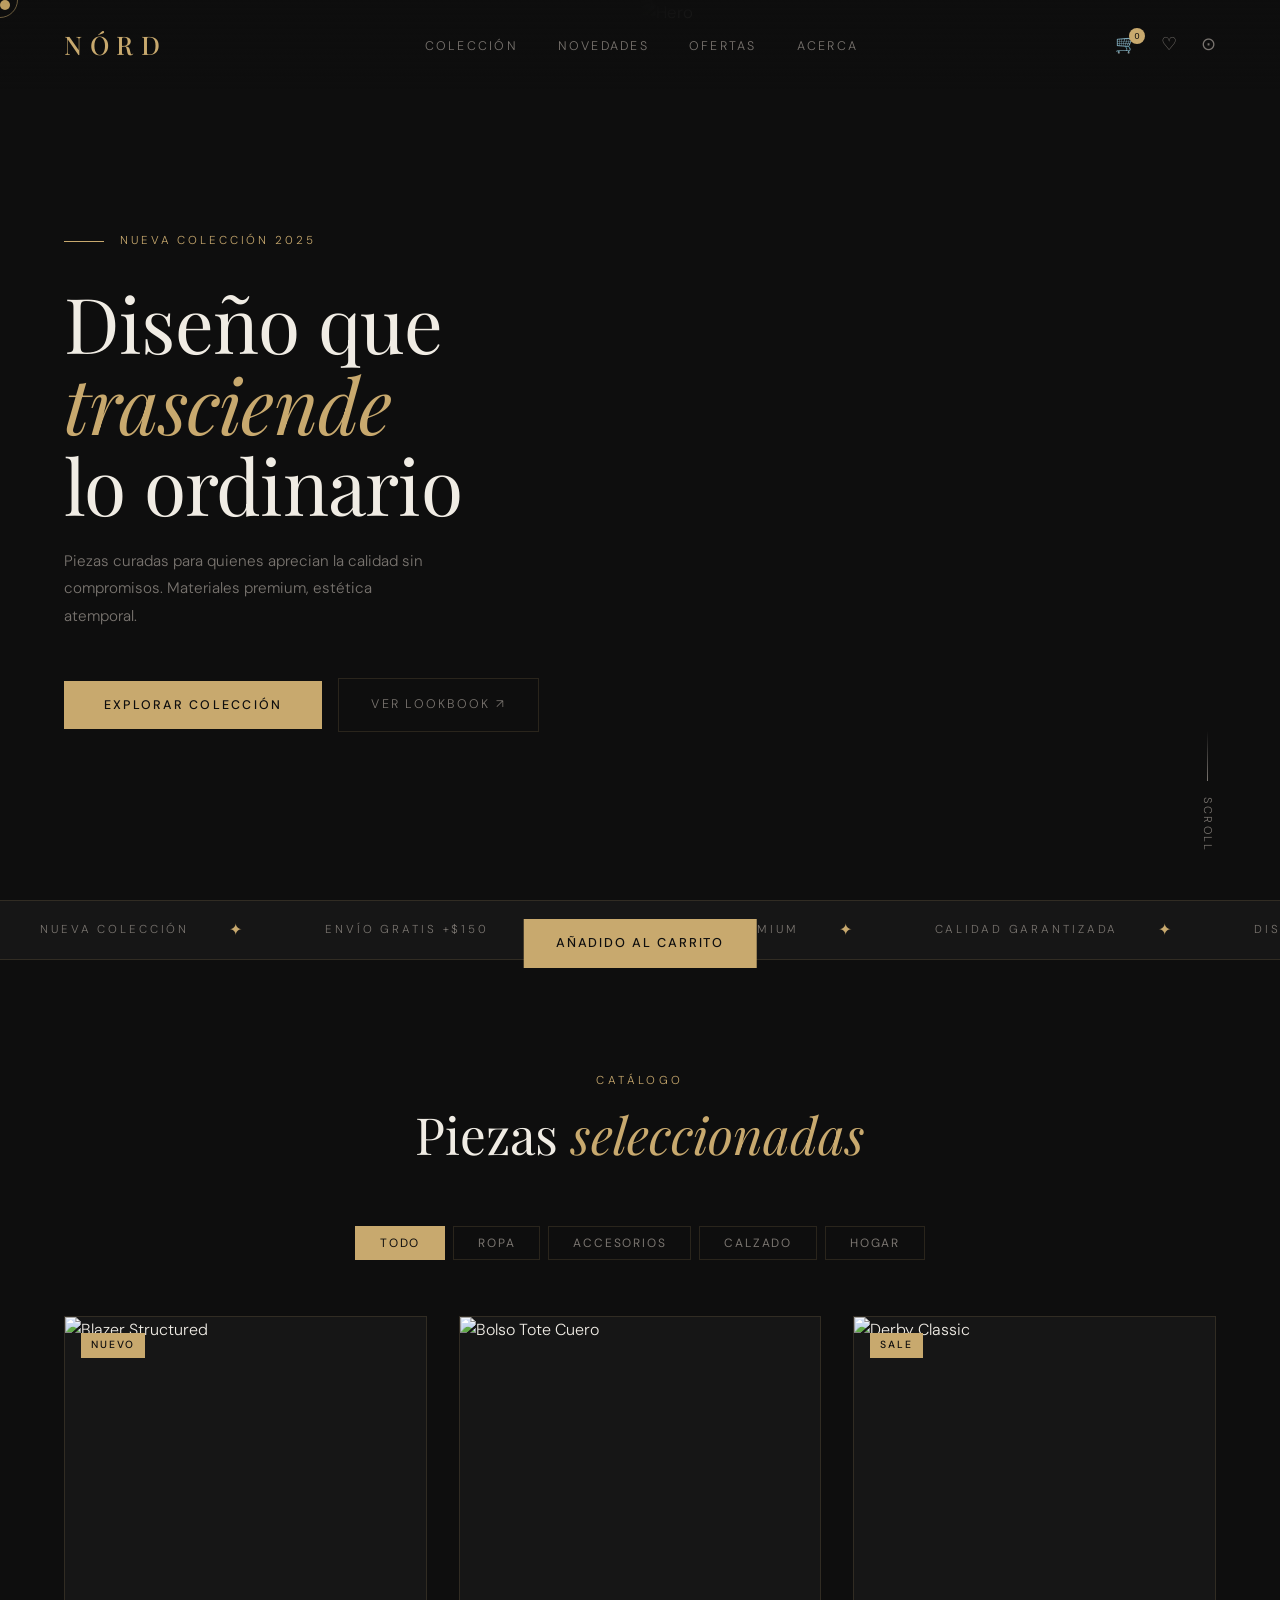
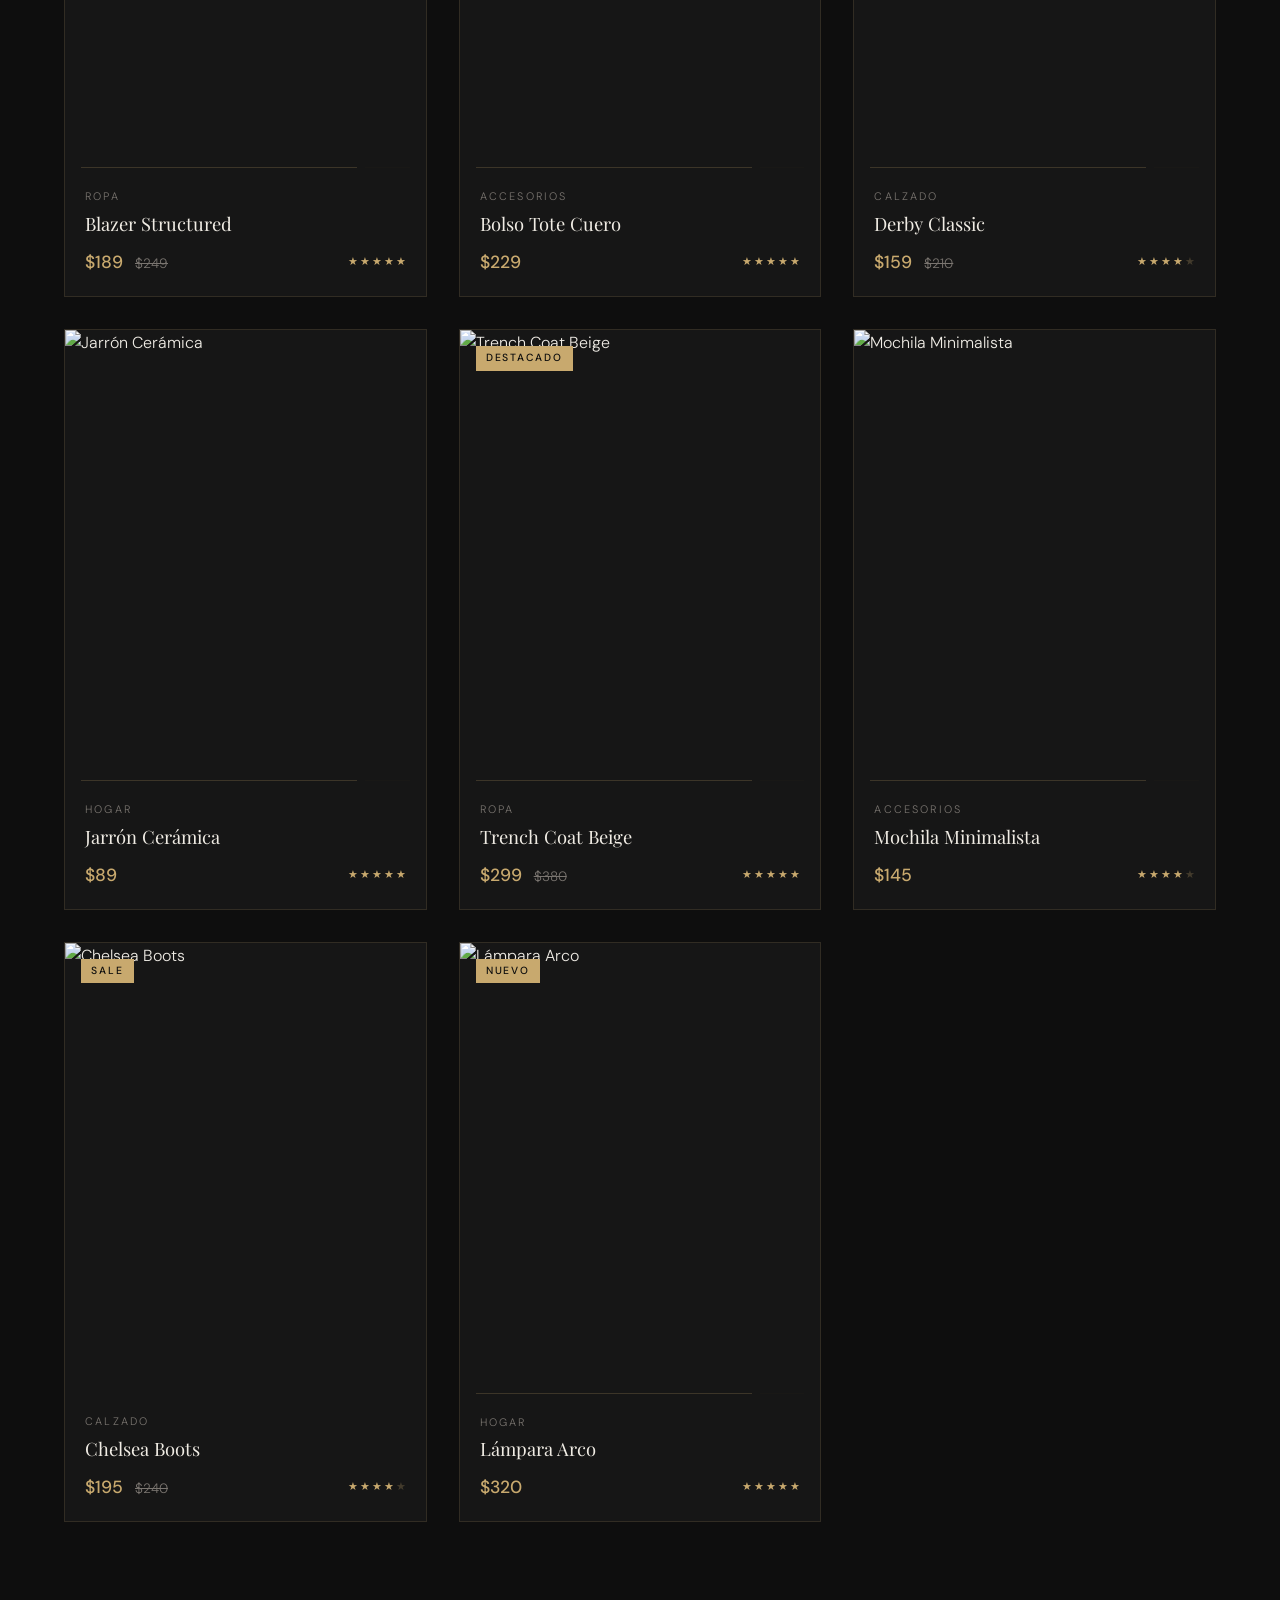
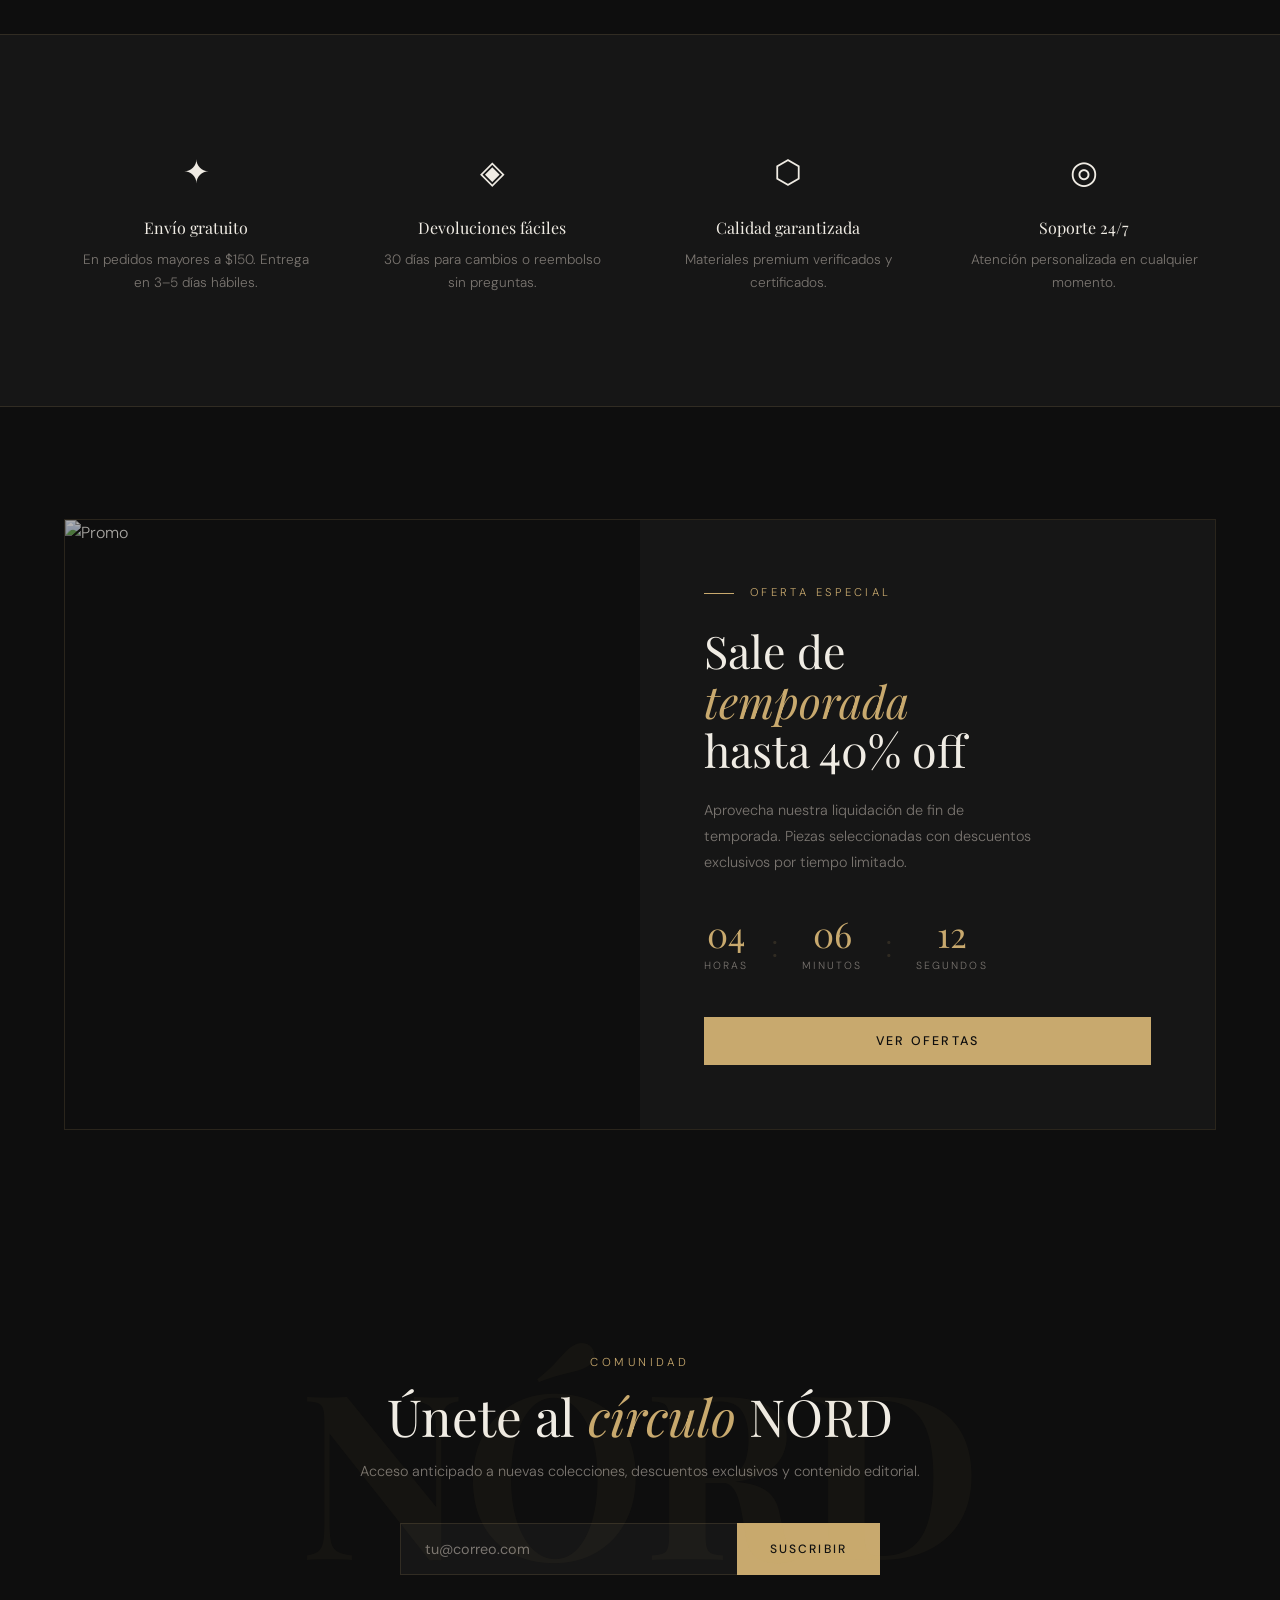
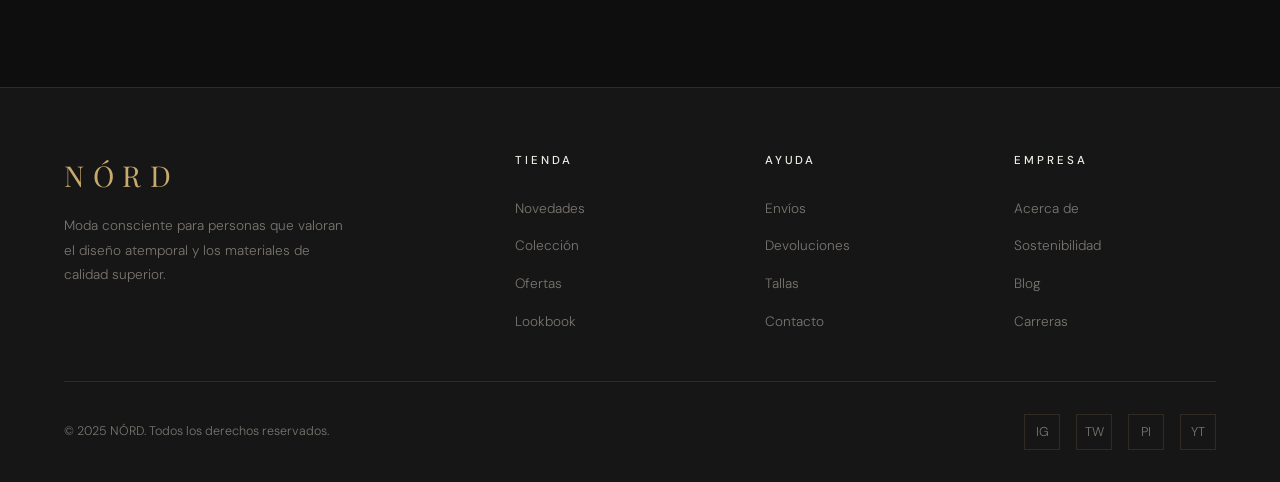
==== index.html @ c413e369 "Add files via upload" ====
<!DOCTYPE html>
<html lang="es">
<head>
  <meta charset="UTF-8">
  <meta name="viewport" content="width=device-width, initial-scale=1.0">
  <title>NÓRD — Store</title>
  <link href="https://fonts.googleapis.com/css2?family=Playfair+Display:wght@400;500;700&family=DM+Sans:wght@300;400;500&display=swap" rel="stylesheet">
  <link rel="stylesheet" href="style.css">

</head>
<body>

  <!-- CURSOR -->
  <div class="cursor" id="cursor"></div>
  <div class="cursor-ring" id="cursorRing"></div>

  <!-- TOAST NOTIFICATION -->
  <div class="toast" id="toast">Añadido al carrito</div>

  <!-- CART OVERLAY -->
  <div class="cart-overlay" id="cartOverlay" onclick="closeCart()"></div>

  <!-- CART DRAWER -->
  <div class="cart-drawer" id="cartDrawer">
    <div class="cart-head">
      <h2>Tu carrito</h2>
      <button class="close-btn" onclick="closeCart()">✕</button>
    </div>
    <div class="cart-body" id="cartBody">
      <div class="empty-cart" id="emptyCart">
        <div style="font-size:2.5rem">🛍️</div>
        <p>Tu carrito está vacío</p>
      </div>
    </div>
    <div class="cart-foot">
      <div class="cart-total">
        <span>Total</span>
        <span id="cartTotal">$0.00</span>
      </div>
      <button class="checkout-btn">Proceder al pago →</button>
    </div>
  </div>

  <!-- ─── NAVBAR ─── -->
  <nav id="navbar">
    <a href="#" class="logo">NÓRD</a>
    <ul class="nav-links">
       <li><a href="./pages/coleccion.html" data-navlink="coleccion">Colección</a></li>
      <li><a href="./pages/novedades.html" data-navlink="novedades">Novedades</a></li>
      <li><a href="./pages/ofertas.html"   data-navlink="ofertas">Ofertas</a></li>
        <li><a href="./pages/acerca.html"    data-navlink="acerca">Acerca</a></li>
    </ul>
    <div class="nav-actions">
      <button class="nav-icon" onclick="openCart()">
        🛒
        <span class="cart-badge" id="cartBadge">0</span>
      </button>
      <button class="nav-icon">♡</button>
      <button class="nav-icon">⊙</button>
    </div>
  </nav>

  <!-- ─── HERO ─── -->
  <section class="hero">
    <div class="hero-left">
      <div class="hero-label">Nueva Colección 2025</div>
      <h1 class="hero-title">
        Diseño que<br>
        <em>trasciende</em><br>
        lo ordinario
      </h1>
      <p class="hero-sub">Piezas curadas para quienes aprecian la calidad sin compromisos. Materiales premium, estética atemporal.</p>
      <div class="hero-cta">
        <button class="btn-primary" onclick="document.getElementById('products').scrollIntoView({behavior:'smooth'})">
          <span>Explorar colección</span>
        </button>
        <a href="#" class="btn-ghost">Ver lookbook ↗</a>
      </div>
    </div>
    <div class="hero-right">
      <img src="https://images.unsplash.com/photo-1558769132-cb1aea458c5e?w=900&q=80" alt="Hero" class="hero-img">
      <div class="hero-overlay"></div>
    </div>
    <div class="hero-scroll">Scroll</div>
  </section>

  <!-- ─── MARQUEE ─── -->
  <div class="marquee-strip">
    <div class="marquee-track" id="marqueeTrack"></div>
  </div>

  <!-- ─── PRODUCTS ─── -->
  <section class="products-section" id="products">
    <div class="section-header">
      <span class="section-label">Catálogo</span>
      <h2 class="section-title">Piezas <em>seleccionadas</em></h2>
    </div>
    <div class="filter-bar" id="filterBar">
      <button class="filter-btn active" data-cat="all">Todo</button>
      <button class="filter-btn" data-cat="ropa">Ropa</button>
      <button class="filter-btn" data-cat="accesorios">Accesorios</button>
      <button class="filter-btn" data-cat="calzado">Calzado</button>
      <button class="filter-btn" data-cat="hogar">Hogar</button>
    </div>
    <div class="products-grid" id="productsGrid"></div>
  </section>

  <!-- ─── FEATURES ─── -->
  <div class="features">
    <div class="features-grid">
      <div class="feature-item">
        <span class="feature-icon">✦</span>
        <div class="feature-title">Envío gratuito</div>
        <p class="feature-desc">En pedidos mayores a $150. Entrega en 3–5 días hábiles.</p>
      </div>
      <div class="feature-item">
        <span class="feature-icon">◈</span>
        <div class="feature-title">Devoluciones fáciles</div>
        <p class="feature-desc">30 días para cambios o reembolso sin preguntas.</p>
      </div>
      <div class="feature-item">
        <span class="feature-icon">⬡</span>
        <div class="feature-title">Calidad garantizada</div>
        <p class="feature-desc">Materiales premium verificados y certificados.</p>
      </div>
      <div class="feature-item">
        <span class="feature-icon">◎</span>
        <div class="feature-title">Soporte 24/7</div>
        <p class="feature-desc">Atención personalizada en cualquier momento.</p>
      </div>
    </div>
  </div>

  <!-- ─── PROMO BANNER ─── -->
  <div class="promo-banner">
    <div class="promo-img-col">
      <img src="https://images.unsplash.com/photo-1490481651871-ab68de25d43d?w=700&q=80" alt="Promo" class="promo-img">
    </div>
    <div class="promo-content">
      <div class="promo-tag">Oferta Especial</div>
      <h2 class="promo-title">Sale de<br><em>temporada</em><br>hasta 40% off</h2>
      <p class="promo-desc">Aprovecha nuestra liquidación de fin de temporada. Piezas seleccionadas con descuentos exclusivos por tiempo limitado.</p>
      <div class="promo-counter">
        <div class="counter-item">
          <span class="counter-num" id="c-h">08</span>
          <span class="counter-label">Horas</span>
        </div>
        <span class="counter-sep">:</span>
        <div class="counter-item">
          <span class="counter-num" id="c-m">24</span>
          <span class="counter-label">Minutos</span>
        </div>
        <span class="counter-sep">:</span>
        <div class="counter-item">
          <span class="counter-num" id="c-s">00</span>
          <span class="counter-label">Segundos</span>
        </div>
      </div>
      <button class="btn-primary"><span>Ver ofertas</span></button>
    </div>
  </div>

  <!-- ─── NEWSLETTER ─── -->
  <section class="newsletter">
    <span class="section-label">Comunidad</span>
    <h2 class="section-title" style="margin-bottom:0.5rem">Únete al <em>círculo</em> NÓRD</h2>
    <p class="newsletter-sub">Acceso anticipado a nuevas colecciones, descuentos exclusivos y contenido editorial.</p>
    <div class="newsletter-form">
      <input type="email" class="newsletter-input" placeholder="tu@correo.com">
      <button class="newsletter-submit">Suscribir</button>
    </div>
  </section>

  <!-- ─── FOOTER ─── -->
  <footer>
    <div class="footer-grid">
      <div>
        <div class="footer-logo">NÓRD</div>
        <p class="footer-desc">Moda consciente para personas que valoran el diseño atemporal y los materiales de calidad superior.</p>
      </div>
      <div class="footer-col">
        <h4>Tienda</h4>
        <ul class="footer-links">
          <li><a href="#">Novedades</a></li>
          <li><a href="#">Colección</a></li>
          <li><a href="#">Ofertas</a></li>
          <li><a href="#">Lookbook</a></li>
        </ul>
      </div>
      <div class="footer-col">
        <h4>Ayuda</h4>
        <ul class="footer-links">
          <li><a href="#">Envíos</a></li>
          <li><a href="#">Devoluciones</a></li>
          <li><a href="#">Tallas</a></li>
          <li><a href="#">Contacto</a></li>
        </ul>
      </div>
      <div class="footer-col">
        <h4>Empresa</h4>
        <ul class="footer-links">
          <li><a href="#">Acerca de</a></li>
          <li><a href="#">Sostenibilidad</a></li>
          <li><a href="#">Blog</a></li>
          <li><a href="#">Carreras</a></li>
        </ul>
      </div>
    </div>
    <div class="footer-bottom">
      <span class="footer-copy">© 2025 NÓRD. Todos los derechos reservados.</span>
      <div class="social-links">
        <a href="#" class="social-link">IG</a>
        <a href="#" class="social-link">TW</a>
        <a href="#" class="social-link">PI</a>
        <a href="#" class="social-link">YT</a>
      </div>
    </div>
  </footer>

  <script src="main.js"></script>
</body>
</html>
---- style.css ----
/* ============================================
   NÓRD E-COMMERCE — style.css
   ============================================
   Sections:
   01. Variables & Reset
   02. Base & Scrollbar
   03. Custom Cursor
   04. Navbar
   05. Hero
   06. Marquee
   07. Section Utilities
   08. Products
   09. Features Strip
   10. Promo Banner
   11. Newsletter
   12. Footer
   13. Cart Drawer
   14. Toast
   ============================================ */


/* ─── 01. Variables & Reset ─── */
:root {
  --bg:        #0e0e0e;
  --surface:   #161616;
  --surface2:  #1e1e1e;
  --accent:    #c8a96e;
  --accent2:   #e8c98e;
  --text:      #f0ece4;
  --muted:     #7a7570;
  --border:    rgba(200, 169, 110, 0.15);
  --font-display: 'Playfair Display', serif;
  --font-body:    'DM Sans', sans-serif;
}

*, *::before, *::after {
  box-sizing: border-box;
  margin: 0;
  padding: 0;
}

html {
  scroll-behavior: smooth;
}


/* ─── 02. Base & Scrollbar ─── */
body {
  background: var(--bg);
  color: var(--text);
  font-family: var(--font-body);
  font-weight: 300;
  line-height: 1.6;
  cursor: none;
  overflow-x: hidden;
}

::-webkit-scrollbar       { width: 4px; }
::-webkit-scrollbar-track { background: var(--bg); }
::-webkit-scrollbar-thumb { background: var(--accent); border-radius: 2px; }


/* ─── 03. Custom Cursor ─── */
.cursor {
  width: 10px;
  height: 10px;
  background: var(--accent);
  border-radius: 50%;
  position: fixed;
  top: 0; left: 0;
  pointer-events: none;
  z-index: 9999;
  transition: transform 0.15s ease;
  mix-blend-mode: difference;
}

.cursor-ring {
  width: 36px;
  height: 36px;
  border: 1px solid var(--accent);
  border-radius: 50%;
  position: fixed;
  top: 0; left: 0;
  pointer-events: none;
  z-index: 9998;
  transition: width 0.3s, height 0.3s, top 0.08s, left 0.08s;
  opacity: 0.5;
}

.cursor-ring.expand {
  width: 60px;
  height: 60px;
  opacity: 0.2;
}


/* ─── 04. Navbar ─── */
nav {
  position: fixed;
  top: 0; left: 0; right: 0;
  z-index: 100;
  display: flex;
  align-items: center;
  justify-content: space-between;
  padding: 1.5rem 4rem;
  background: linear-gradient(to bottom, rgba(14,14,14,0.95), transparent);
  transition: background 0.3s;
}

nav.scrolled {
  background: rgba(14, 14, 14, 0.98);
  border-bottom: 1px solid var(--border);
}

.logo {
  font-family: var(--font-display);
  font-size: 1.6rem;
  letter-spacing: 0.3em;
  color: var(--accent);
  font-weight: 500;
  text-decoration: none;
}

.nav-links {
  display: flex;
  gap: 2.5rem;
  list-style: none;
}

.nav-links a {
  font-size: 0.78rem;
  letter-spacing: 0.18em;
  text-transform: uppercase;
  color: var(--muted);
  text-decoration: none;
  transition: color 0.2s;
  position: relative;
}

.nav-links a::after {
  content: '';
  position: absolute;
  bottom: -4px; left: 0; right: 100%;
  height: 1px;
  background: var(--accent);
  transition: right 0.3s;
}

.nav-links a:hover           { color: var(--text); }
.nav-links a:hover::after    { right: 0; }

.nav-actions {
  display: flex;
  align-items: center;
  gap: 1.5rem;
}

.nav-icon {
  background: none;
  border: none;
  color: var(--muted);
  cursor: none;
  transition: color 0.2s;
  font-size: 1.1rem;
  position: relative;
}

.nav-icon:hover { color: var(--accent); }

.cart-badge {
  position: absolute;
  top: -6px; right: -8px;
  width: 16px; height: 16px;
  background: var(--accent);
  color: var(--bg);
  border-radius: 50%;
  font-size: 9px;
  font-weight: 500;
  display: flex;
  align-items: center;
  justify-content: center;
}


/* ─── 05. Hero ─── */
.hero {
  height: 100vh;
  display: grid;
  grid-template-columns: 1fr 1fr;
  position: relative;
  overflow: hidden;
}

.hero-left {
  display: flex;
  flex-direction: column;
  justify-content: center;
  padding: 8rem 4rem 4rem 4rem;
  position: relative;
  z-index: 2;
}

.hero-label {
  font-size: 0.72rem;
  letter-spacing: 0.25em;
  text-transform: uppercase;
  color: var(--accent);
  margin-bottom: 2rem;
  display: flex;
  align-items: center;
  gap: 1rem;
}

.hero-label::before {
  content: '';
  width: 40px;
  height: 1px;
  background: var(--accent);
}

.hero-title {
  font-family: var(--font-display);
  font-size: clamp(3.5rem, 6vw, 6rem);
  font-weight: 400;
  line-height: 1.05;
  margin-bottom: 1.5rem;
  letter-spacing: -0.01em;
}

.hero-title em { font-style: italic; color: var(--accent); }

.hero-sub {
  font-size: 0.95rem;
  color: var(--muted);
  max-width: 380px;
  margin-bottom: 3rem;
  line-height: 1.8;
}

.hero-cta {
  display: flex;
  gap: 1rem;
  align-items: center;
}

/* Shared buttons */
.btn-primary {
  background: var(--accent);
  color: var(--bg);
  border: none;
  padding: 1rem 2.5rem;
  font-family: var(--font-body);
  font-size: 0.78rem;
  letter-spacing: 0.18em;
  text-transform: uppercase;
  font-weight: 500;
  cursor: none;
  transition: all 0.3s;
  position: relative;
  overflow: hidden;
}

.btn-primary::after {
  content: '';
  position: absolute;
  inset: 0;
  background: var(--accent2);
  transform: translateX(-100%);
  transition: transform 0.3s;
}

.btn-primary:hover::after { transform: translateX(0); }
.btn-primary span          { position: relative; z-index: 1; }

.btn-ghost {
  background: none;
  border: 1px solid var(--border);
  color: var(--muted);
  padding: 1rem 2rem;
  font-family: var(--font-body);
  font-size: 0.78rem;
  letter-spacing: 0.18em;
  text-transform: uppercase;
  cursor: none;
  transition: all 0.3s;
  text-decoration: none;
  display: inline-flex;
  align-items: center;
  gap: 0.5rem;
}

.btn-ghost:hover {
  border-color: var(--accent);
  color: var(--accent);
}

.hero-right {
  position: relative;
  overflow: hidden;
}

.hero-img {
  width: 100%; height: 100%;
  object-fit: cover;
  filter: grayscale(20%) brightness(0.75);
  transform: scale(1.05);
  transition: transform 8s ease;
}

.hero:hover .hero-img { transform: scale(1); }

.hero-overlay {
  position: absolute;
  inset: 0;
  background: linear-gradient(to right, var(--bg) 0%, transparent 30%);
  pointer-events: none;
}

.hero-scroll {
  position: absolute;
  bottom: 3rem; right: 4rem;
  font-size: 0.7rem;
  letter-spacing: 0.2em;
  text-transform: uppercase;
  color: var(--muted);
  writing-mode: vertical-lr;
  display: flex;
  align-items: center;
  gap: 1rem;
}

.hero-scroll::before {
  content: '';
  width: 1px; height: 50px;
  background: linear-gradient(to bottom, transparent, var(--muted));
}


/* ─── 06. Marquee ─── */
.marquee-strip {
  border-top: 1px solid var(--border);
  border-bottom: 1px solid var(--border);
  padding: 1rem 0;
  overflow: hidden;
  background: var(--surface);
}

.marquee-track {
  display: flex;
  animation: marquee 22s linear infinite;
  white-space: nowrap;
}

.marquee-item {
  font-size: 0.72rem;
  letter-spacing: 0.25em;
  text-transform: uppercase;
  color: var(--muted);
  padding: 0 2.5rem;
  display: flex;
  align-items: center;
  gap: 2.5rem;
}

.marquee-item span { color: var(--accent); font-size: 1rem; }

@keyframes marquee {
  from { transform: translateX(0); }
  to   { transform: translateX(-50%); }
}


/* ─── 07. Section Utilities ─── */
.section-header {
  text-align: center;
  margin-bottom: 4rem;
}

.section-label {
  font-size: 0.72rem;
  letter-spacing: 0.3em;
  text-transform: uppercase;
  color: var(--accent);
  margin-bottom: 1rem;
  display: block;
}

.section-title {
  font-family: var(--font-display);
  font-size: clamp(2rem, 4vw, 3.5rem);
  font-weight: 400;
  line-height: 1.1;
}

.section-title em { font-style: italic; color: var(--accent); }


/* ─── 08. Products ─── */
.products-section { padding: 7rem 4rem; }

.filter-bar {
  display: flex;
  justify-content: center;
  gap: 0.5rem;
  margin-bottom: 3.5rem;
  flex-wrap: wrap;
}

.filter-btn {
  background: none;
  border: 1px solid var(--border);
  color: var(--muted);
  padding: 0.5rem 1.5rem;
  font-family: var(--font-body);
  font-size: 0.75rem;
  letter-spacing: 0.15em;
  text-transform: uppercase;
  cursor: none;
  transition: all 0.25s;
}

.filter-btn.active,
.filter-btn:hover {
  background: var(--accent);
  color: var(--bg);
  border-color: var(--accent);
}

.products-grid {
  display: grid;
  grid-template-columns: repeat(auto-fill, minmax(280px, 1fr));
  gap: 2rem;
}

.product-card {
  background: var(--surface);
  border: 1px solid var(--border);
  position: relative;
  overflow: hidden;
  transition: border-color 0.3s, transform 0.3s;
  cursor: none;
  animation: fadeUp 0.5s ease both;
}

.product-card:hover {
  border-color: var(--accent);
  transform: translateY(-4px);
}

@keyframes fadeUp {
  from { opacity: 0; transform: translateY(30px); }
  to   { opacity: 1; transform: translateY(0); }
}

.product-img-wrap {
  aspect-ratio: 4 / 5;
  overflow: hidden;
  position: relative;
}

.product-img {
  width: 100%; height: 100%;
  object-fit: cover;
  filter: grayscale(15%);
  transition: transform 0.6s ease, filter 0.4s;
}

.product-card:hover .product-img {
  transform: scale(1.06);
  filter: grayscale(0%);
}

.product-badge {
  position: absolute;
  top: 1rem; left: 1rem;
  background: var(--accent);
  color: var(--bg);
  font-size: 0.65rem;
  letter-spacing: 0.18em;
  text-transform: uppercase;
  padding: 4px 10px;
  font-weight: 500;
}

.product-actions {
  position: absolute;
  bottom: 1rem; left: 1rem; right: 1rem;
  display: flex;
  gap: 0.5rem;
  transform: translateY(calc(100% + 1rem));
  transition: transform 0.35s ease;
}

.product-card:hover .product-actions { transform: translateY(0); }

.add-cart-btn {
  flex: 1;
  background: var(--bg);
  color: var(--accent);
  border: 1px solid var(--accent);
  padding: 0.65rem 1rem;
  font-family: var(--font-body);
  font-size: 0.72rem;
  letter-spacing: 0.15em;
  text-transform: uppercase;
  cursor: none;
  transition: all 0.2s;
}

.add-cart-btn:hover {
  background: var(--accent);
  color: var(--bg);
}

.wish-btn {
  background: var(--bg);
  color: var(--muted);
  border: 1px solid var(--border);
  padding: 0.65rem 0.9rem;
  cursor: none;
  transition: all 0.2s;
  font-size: 1rem;
}

.wish-btn:hover { color: #e55; border-color: #e55; }

.product-info { padding: 1.25rem; }

.product-category {
  font-size: 0.68rem;
  letter-spacing: 0.2em;
  text-transform: uppercase;
  color: var(--muted);
  margin-bottom: 0.4rem;
}

.product-name {
  font-family: var(--font-display);
  font-size: 1.15rem;
  font-weight: 400;
  margin-bottom: 0.75rem;
  line-height: 1.3;
}

.product-footer {
  display: flex;
  justify-content: space-between;
  align-items: center;
}

.product-price {
  font-size: 1.1rem;
  color: var(--accent);
  font-weight: 500;
}

.product-old-price {
  font-size: 0.85rem;
  color: var(--muted);
  text-decoration: line-through;
  margin-left: 0.5rem;
}

.product-rating { display: flex; gap: 2px; }
.star           { color: var(--accent); font-size: 0.7rem; }


/* ─── 09. Features Strip ─── */
.features {
  padding: 5rem 4rem;
  background: var(--surface);
  border-top: 1px solid var(--border);
  border-bottom: 1px solid var(--border);
}

.features-grid {
  display: grid;
  grid-template-columns: repeat(4, 1fr);
  gap: 2rem;
}

.feature-item {
  text-align: center;
  padding: 2rem 1rem;
}

.feature-icon {
  font-size: 2rem;
  margin-bottom: 1rem;
  display: block;
}

.feature-title {
  font-family: var(--font-display);
  font-size: 1rem;
  margin-bottom: 0.5rem;
  color: var(--text);
}

.feature-desc {
  font-size: 0.85rem;
  color: var(--muted);
  line-height: 1.7;
}


/* ─── 10. Promo Banner ─── */
.promo-banner {
  margin: 7rem 4rem;
  display: grid;
  grid-template-columns: 1fr 1fr;
  min-height: 500px;
  overflow: hidden;
  border: 1px solid var(--border);
}

.promo-img-col {
  position: relative;
  overflow: hidden;
}

.promo-img {
  width: 100%; height: 100%;
  object-fit: cover;
  filter: grayscale(30%) brightness(0.7);
  transition: transform 6s ease;
}

.promo-banner:hover .promo-img { transform: scale(1.04); }

.promo-content {
  background: var(--surface);
  padding: 4rem;
  display: flex;
  flex-direction: column;
  justify-content: center;
}

.promo-tag {
  font-size: 0.7rem;
  letter-spacing: 0.3em;
  text-transform: uppercase;
  color: var(--accent);
  margin-bottom: 1.5rem;
  display: flex;
  align-items: center;
  gap: 1rem;
}

.promo-tag::before {
  content: '';
  width: 30px; height: 1px;
  background: var(--accent);
}

.promo-title {
  font-family: var(--font-display);
  font-size: clamp(2rem, 3.5vw, 3.2rem);
  font-weight: 400;
  line-height: 1.1;
  margin-bottom: 1.5rem;
}

.promo-title em { font-style: italic; color: var(--accent); }

.promo-desc {
  font-size: 0.9rem;
  color: var(--muted);
  margin-bottom: 2.5rem;
  line-height: 1.8;
  max-width: 340px;
}

.promo-counter {
  display: flex;
  gap: 1.5rem;
  margin-bottom: 2.5rem;
}

.counter-item { text-align: center; }

.counter-num {
  font-family: var(--font-display);
  font-size: 2.2rem;
  color: var(--accent);
  line-height: 1;
  display: block;
}

.counter-label {
  font-size: 0.65rem;
  letter-spacing: 0.2em;
  text-transform: uppercase;
  color: var(--muted);
}

.counter-sep {
  font-size: 2rem;
  color: var(--border);
  align-self: center;
}


/* ─── 11. Newsletter ─── */
.newsletter {
  padding: 7rem 4rem;
  text-align: center;
  position: relative;
  overflow: hidden;
}

.newsletter::before {
  content: 'NÓRD';
  position: absolute;
  top: 50%; left: 50%;
  transform: translate(-50%, -50%);
  font-family: var(--font-display);
  font-size: 18vw;
  font-weight: 700;
  color: rgba(200, 169, 110, 0.04);
  pointer-events: none;
  white-space: nowrap;
}

.newsletter-sub {
  color: var(--muted);
  font-size: 0.9rem;
  margin-top: 1rem;
}

.newsletter-form {
  display: flex;
  max-width: 480px;
  margin: 2.5rem auto 0;
}

.newsletter-input {
  flex: 1;
  background: var(--surface);
  border: 1px solid var(--border);
  border-right: none;
  padding: 1rem 1.5rem;
  color: var(--text);
  font-family: var(--font-body);
  font-size: 0.9rem;
  outline: none;
}

.newsletter-input::placeholder { color: var(--muted); }
.newsletter-input:focus         { border-color: var(--accent); }

.newsletter-submit {
  background: var(--accent);
  color: var(--bg);
  border: 1px solid var(--accent);
  padding: 1rem 2rem;
  font-family: var(--font-body);
  font-size: 0.75rem;
  letter-spacing: 0.18em;
  text-transform: uppercase;
  font-weight: 500;
  cursor: none;
  transition: background 0.3s;
  white-space: nowrap;
}

.newsletter-submit:hover { background: var(--accent2); }


/* ─── 12. Footer ─── */
footer {
  border-top: 1px solid var(--border);
  padding: 4rem 4rem 2rem;
  background: var(--surface);
}

.footer-grid {
  display: grid;
  grid-template-columns: 2fr 1fr 1fr 1fr;
  gap: 3rem;
  margin-bottom: 3rem;
}

.footer-logo {
  font-family: var(--font-display);
  font-size: 1.8rem;
  color: var(--accent);
  margin-bottom: 1rem;
  letter-spacing: 0.3em;
}

.footer-desc {
  font-size: 0.85rem;
  color: var(--muted);
  line-height: 1.8;
  max-width: 280px;
}

.footer-col h4 {
  font-size: 0.72rem;
  letter-spacing: 0.25em;
  text-transform: uppercase;
  color: var(--text);
  margin-bottom: 1.5rem;
  font-weight: 500;
}

.footer-links {
  list-style: none;
  display: flex;
  flex-direction: column;
  gap: 0.75rem;
}

.footer-links a {
  font-size: 0.85rem;
  color: var(--muted);
  text-decoration: none;
  transition: color 0.2s;
}

.footer-links a:hover { color: var(--accent); }

.footer-bottom {
  border-top: 1px solid var(--border);
  padding-top: 2rem;
  display: flex;
  justify-content: space-between;
  align-items: center;
}

.footer-copy { font-size: 0.78rem; color: var(--muted); }

.social-links { display: flex; gap: 1rem; }

.social-link {
  width: 36px; height: 36px;
  border: 1px solid var(--border);
  display: flex;
  align-items: center;
  justify-content: center;
  color: var(--muted);
  text-decoration: none;
  font-size: 0.8rem;
  transition: all 0.2s;
}

.social-link:hover {
  border-color: var(--accent);
  color: var(--accent);
}


/* ─── 13. Cart Drawer ─── */
.cart-overlay {
  position: fixed;
  inset: 0;
  background: rgba(0, 0, 0, 0.7);
  z-index: 200;
  opacity: 0;
  pointer-events: none;
  transition: opacity 0.3s;
}

.cart-overlay.open {
  opacity: 1;
  pointer-events: all;
}

.cart-drawer {
  position: fixed;
  top: 0; right: 0; bottom: 0;
  width: 420px;
  background: var(--surface);
  border-left: 1px solid var(--border);
  z-index: 201;
  transform: translateX(100%);
  transition: transform 0.4s cubic-bezier(0.4, 0, 0.2, 1);
  display: flex;
  flex-direction: column;
}

.cart-drawer.open { transform: translateX(0); }

.cart-head {
  padding: 2rem;
  border-bottom: 1px solid var(--border);
  display: flex;
  justify-content: space-between;
  align-items: center;
}

.cart-head h2 {
  font-family: var(--font-display);
  font-weight: 400;
  font-size: 1.4rem;
}

.close-btn {
  background: none;
  border: 1px solid var(--border);
  color: var(--muted);
  width: 36px; height: 36px;
  display: flex;
  align-items: center;
  justify-content: center;
  cursor: none;
  font-size: 1rem;
  transition: all 0.2s;
}

.close-btn:hover {
  border-color: var(--accent);
  color: var(--accent);
}

.cart-body {
  flex: 1;
  overflow-y: auto;
  padding: 1.5rem;
}

.cart-item {
  display: flex;
  gap: 1rem;
  padding: 1rem 0;
  border-bottom: 1px solid var(--border);
}

.cart-item-img {
  width: 80px; height: 96px;
  object-fit: cover;
  filter: grayscale(20%);
}

.cart-item-info { flex: 1; }

.cart-item-name {
  font-family: var(--font-display);
  font-size: 0.95rem;
  margin-bottom: 0.25rem;
}

.cart-item-price { font-size: 0.9rem; color: var(--accent); }

.cart-item-qty {
  display: flex;
  align-items: center;
  gap: 0.75rem;
  margin-top: 0.75rem;
}

.qty-btn {
  background: var(--surface2);
  border: 1px solid var(--border);
  color: var(--text);
  width: 28px; height: 28px;
  display: flex;
  align-items: center;
  justify-content: center;
  cursor: none;
  font-size: 0.9rem;
  transition: border-color 0.2s;
}

.qty-btn:hover { border-color: var(--accent); color: var(--accent); }

.qty-num {
  font-size: 0.9rem;
  min-width: 20px;
  text-align: center;
}

.cart-foot {
  padding: 2rem;
  border-top: 1px solid var(--border);
}

.cart-total {
  display: flex;
  justify-content: space-between;
  font-family: var(--font-display);
  font-size: 1.1rem;
  margin-bottom: 1.5rem;
}

.cart-total span:last-child { color: var(--accent); }

.checkout-btn {
  width: 100%;
  background: var(--accent);
  color: var(--bg);
  border: none;
  padding: 1.1rem;
  font-family: var(--font-body);
  font-size: 0.8rem;
  letter-spacing: 0.2em;
  text-transform: uppercase;
  font-weight: 500;
  cursor: none;
  transition: background 0.3s;
}

.checkout-btn:hover { background: var(--accent2); }

.empty-cart {
  text-align: center;
  padding: 4rem 2rem;
  color: var(--muted);
}

.empty-cart p { margin-top: 1rem; font-size: 0.9rem; }


/* ─── 14. Toast ─── */
.toast {
  position: fixed;
  bottom: 2rem;
  left: 50%;
  transform: translateX(-50%) translateY(100px);
  background: var(--accent);
  color: var(--bg);
  padding: 0.9rem 2rem;
  font-size: 0.8rem;
  letter-spacing: 0.15em;
  text-transform: uppercase;
  font-weight: 500;
  z-index: 500;
  transition: transform 0.4s cubic-bezier(0.4, 0, 0.2, 1);
  pointer-events: none;
}

.toast.show { transform: translateX(-50%) translateY(0); }
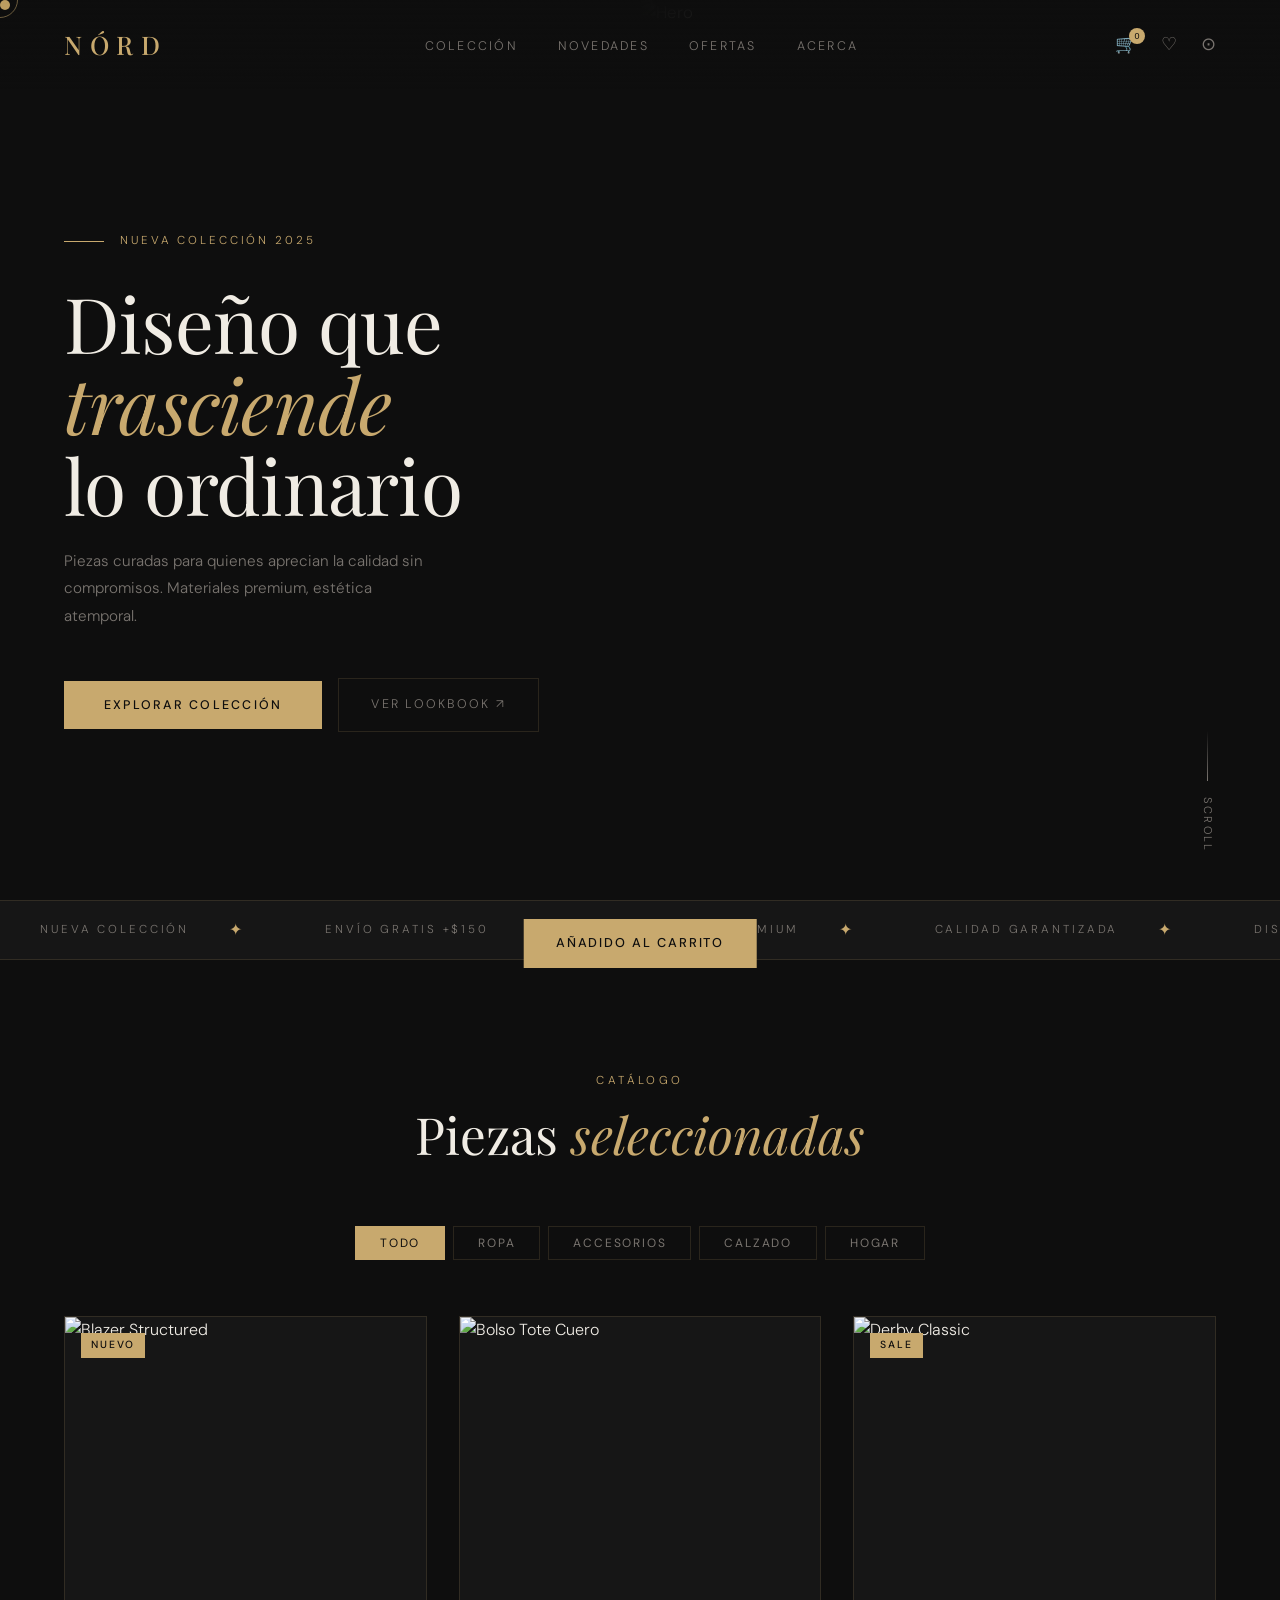
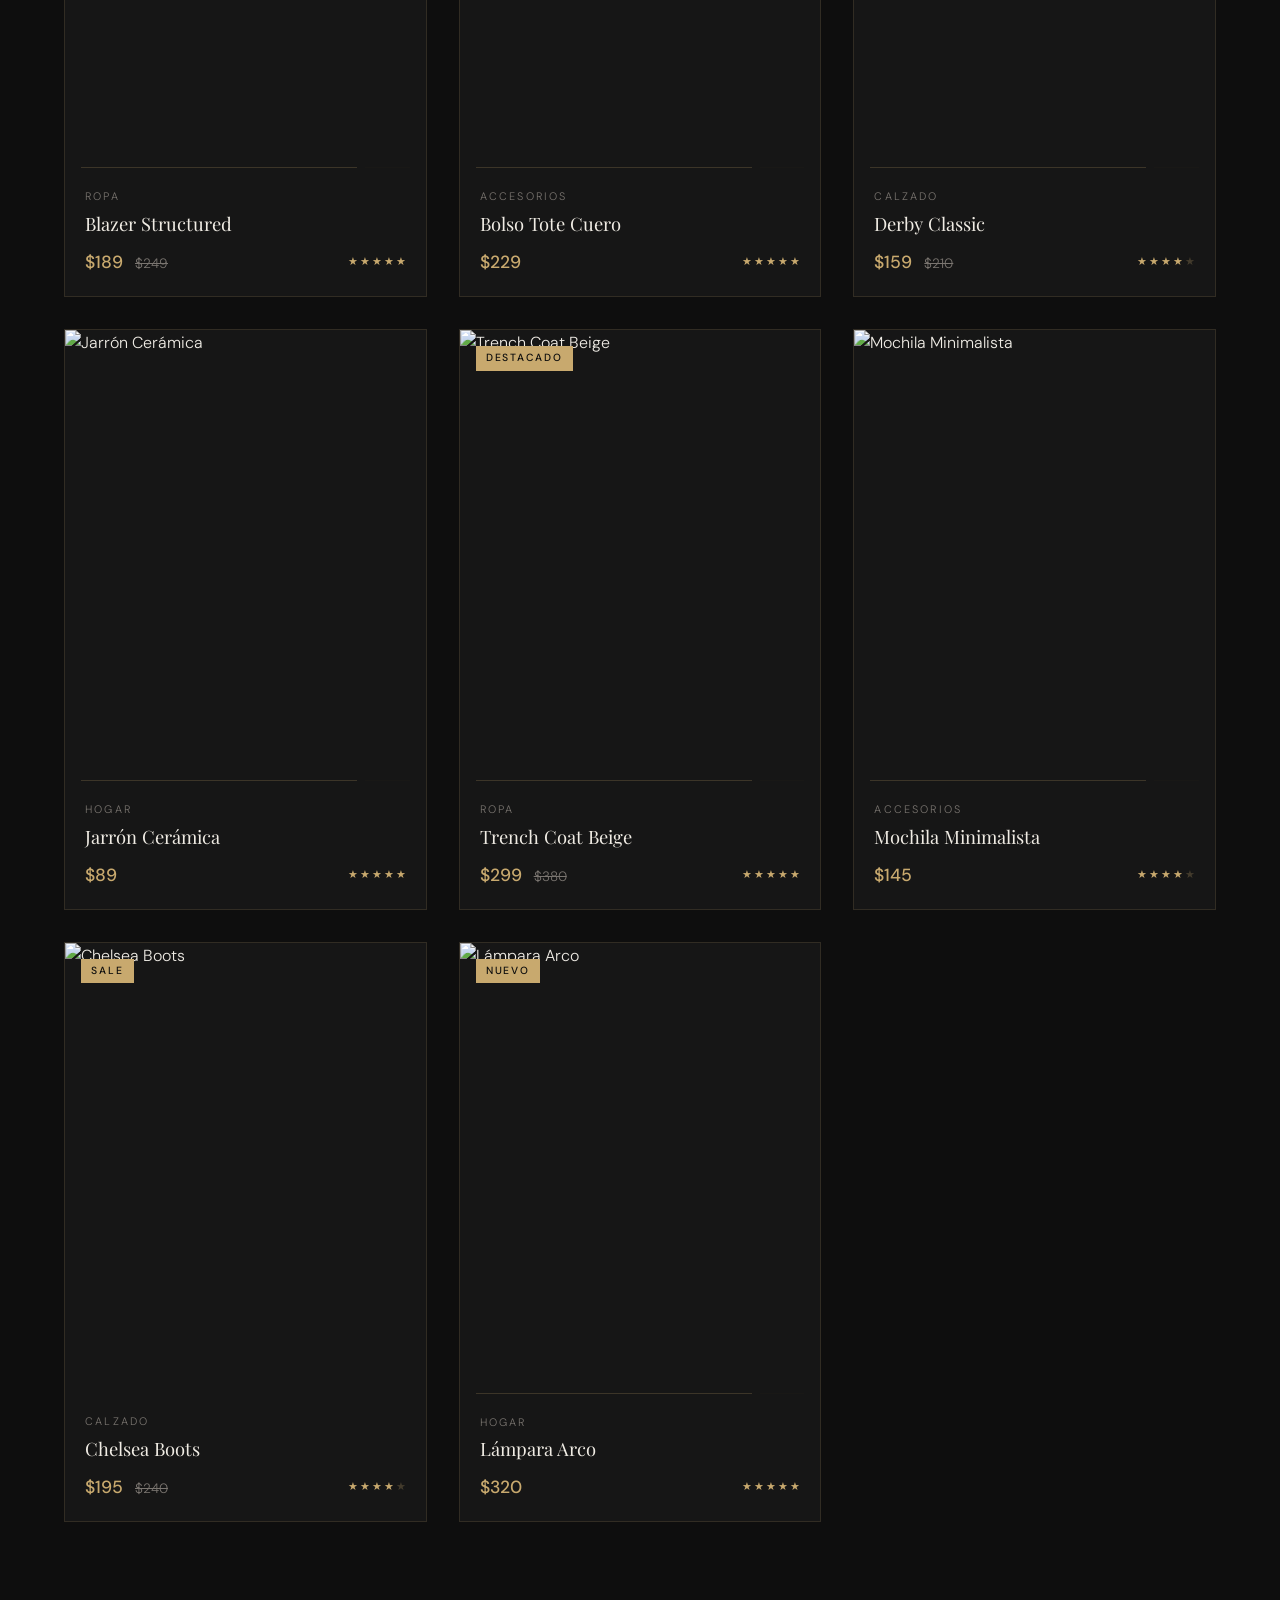
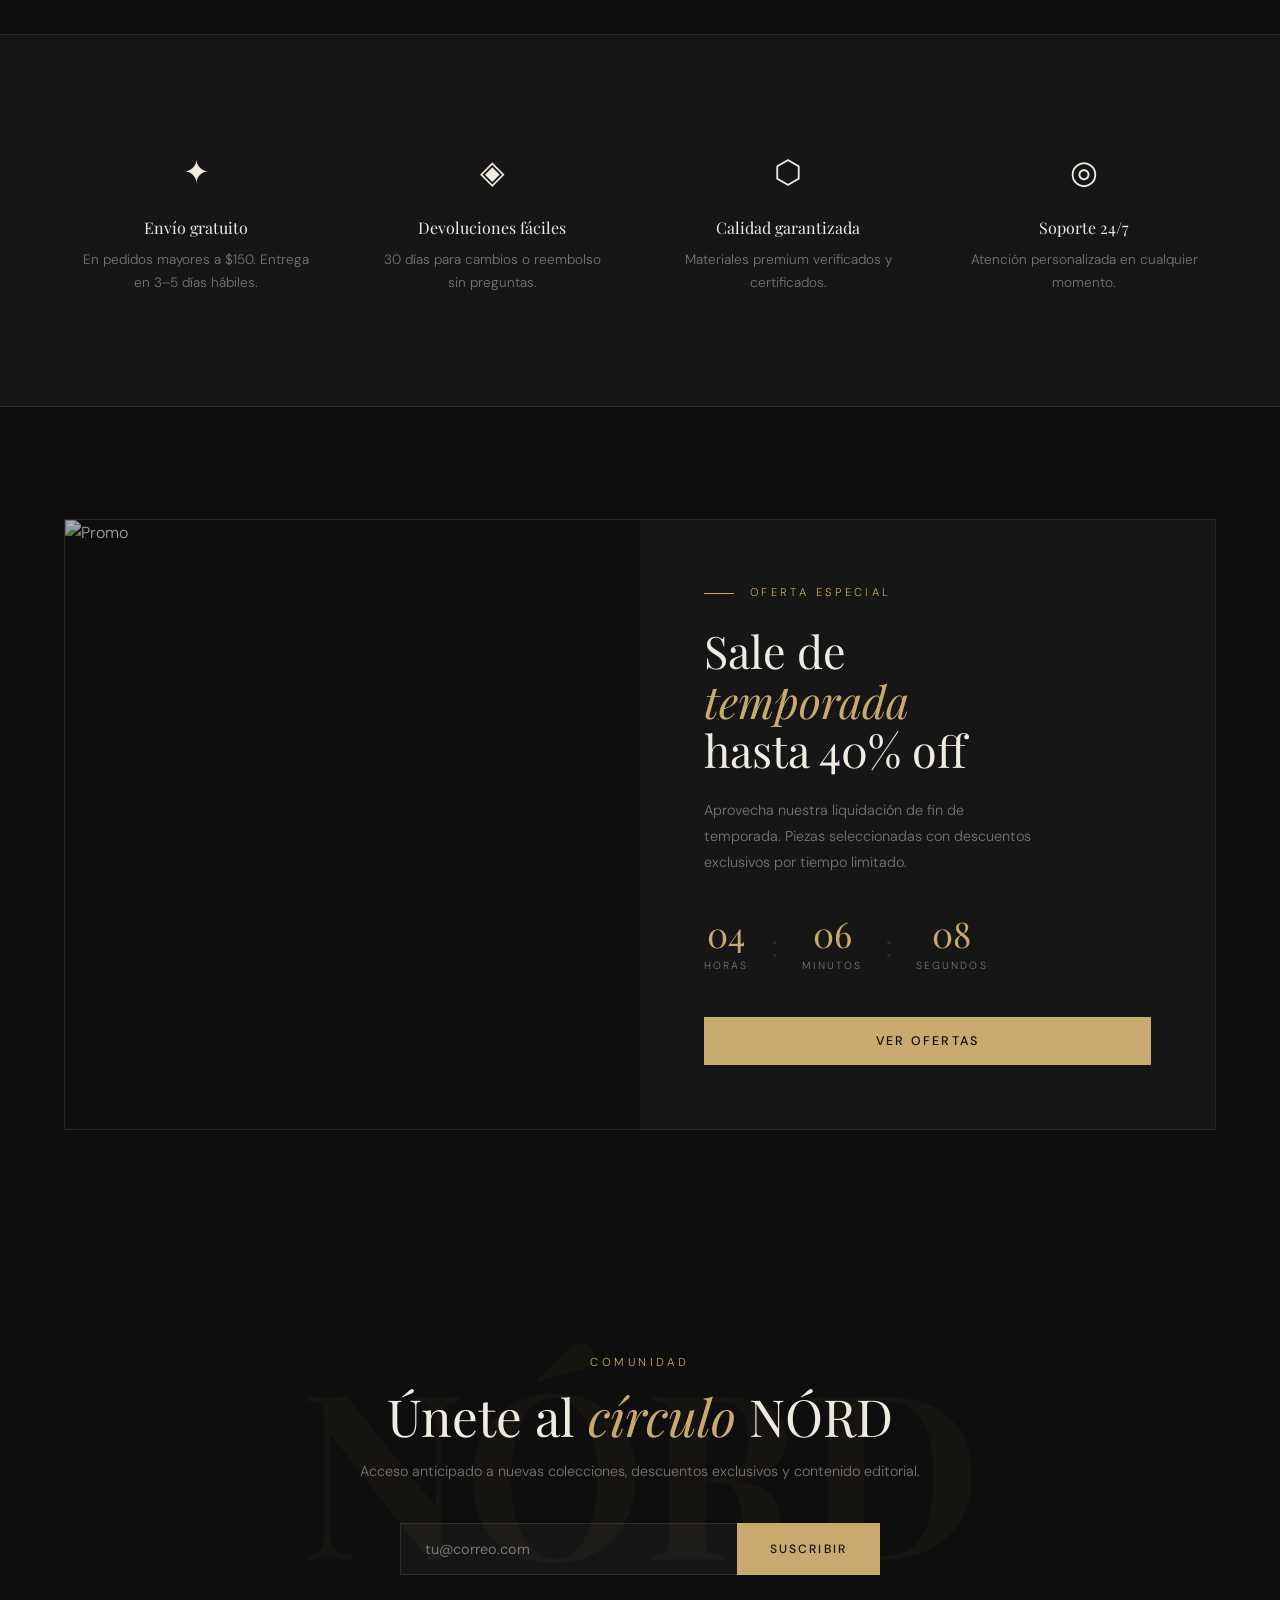
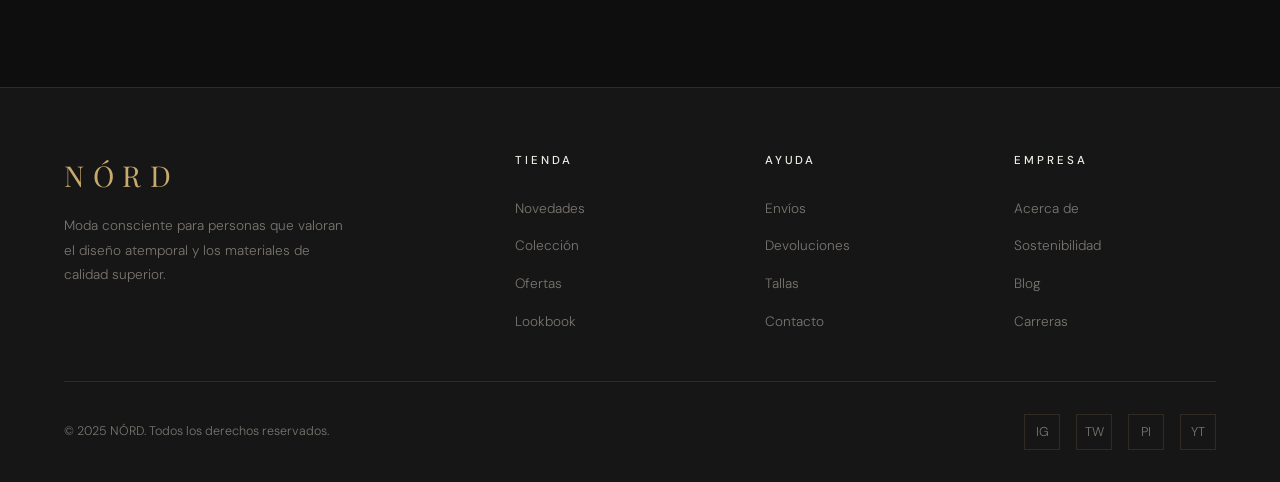
==== commit 2b488f32: "Responsive, carrito persistente, pago demo y correcciones - Diseño responsive completo (antes no hab" ====
--- a/index.html
+++ b/index.html
@@ -3,9 +3,13 @@
 <head>
   <meta charset="UTF-8">
   <meta name="viewport" content="width=device-width, initial-scale=1.0">
+  <meta name="description" content="NÓRD: tienda de moda y diseño atemporal. Proyecto web con HTML, CSS y JavaScript.">
+  <meta name="theme-color" content="#0e0e0e">
+  <link rel="icon" type="image/svg+xml" href="favicon.svg">
   <title>NÓRD — Store</title>
   <link href="https://fonts.googleapis.com/css2?family=Playfair+Display:wght@400;500;700&family=DM+Sans:wght@300;400;500&display=swap" rel="stylesheet">
   <link rel="stylesheet" href="style.css">
+  <link rel="stylesheet" href="responsive.css">
 
 </head>
 <body>
--- a/responsive.css
+++ b/responsive.css
@@ -0,0 +1,186 @@
+/* ============================================
+   NÓRD — Diseño responsive y accesibilidad
+   ============================================ */
+
+/* Botón de menú (solo visible en móvil) */
+.menu-toggle {
+  display: none;
+  background: none;
+  border: 1px solid var(--border);
+  color: var(--text);
+  width: 40px;
+  height: 40px;
+  font-size: 1.1rem;
+  cursor: pointer;
+}
+
+/* Foco visible para navegación con teclado */
+a:focus-visible,
+button:focus-visible,
+input:focus-visible,
+select:focus-visible,
+textarea:focus-visible {
+  outline: 2px solid var(--accent);
+  outline-offset: 2px;
+}
+
+/* En pantallas táctiles no hay cursor personalizado */
+@media (hover: none), (pointer: coarse) {
+  .cursor,
+  .cursor-ring { display: none !important; }
+  body, button, a { cursor: auto !important; }
+}
+
+@media (prefers-reduced-motion: reduce) {
+  *, *::before, *::after {
+    animation-duration: 0.01ms !important;
+    transition-duration: 0.01ms !important;
+  }
+}
+
+/* Modal de pago (demo) */
+.checkout-modal {
+  position: fixed;
+  inset: 0;
+  z-index: 300;
+  display: none;
+  align-items: center;
+  justify-content: center;
+  padding: 1rem;
+  background: rgba(0, 0, 0, 0.75);
+}
+.checkout-modal.open { display: flex; }
+.checkout-box {
+  width: min(440px, 100%);
+  background: var(--surface);
+  border: 1px solid var(--border);
+  padding: 2rem;
+}
+.checkout-box h3 {
+  font-family: var(--font-display);
+  font-size: 1.6rem;
+  margin-bottom: 0.5rem;
+}
+.checkout-box p { color: var(--muted); font-size: 0.9rem; line-height: 1.6; margin-bottom: 1.25rem; }
+.checkout-methods { display: grid; gap: 0.5rem; margin-bottom: 1.25rem; }
+.checkout-methods label {
+  display: flex;
+  align-items: center;
+  gap: 0.6rem;
+  padding: 0.8rem 1rem;
+  border: 1px solid var(--border);
+  cursor: pointer;
+  font-size: 0.9rem;
+}
+.checkout-methods input { accent-color: var(--accent); }
+.checkout-actions { display: flex; gap: 0.75rem; }
+.checkout-actions button { flex: 1; }
+.checkout-cancel {
+  background: none;
+  border: 1px solid var(--border);
+  color: var(--text);
+  padding: 0.9rem;
+  cursor: pointer;
+  font-family: inherit;
+}
+.wish-btn.active,
+.nav-icon.active { color: var(--accent); }
+
+/* ─── Tablet ─── */
+@media (max-width: 1024px) {
+  nav { padding: 1.25rem 2rem; }
+  .products-section,
+  .features,
+  .newsletter { padding-left: 2rem; padding-right: 2rem; }
+  .promo-banner { margin: 5rem 2rem; }
+  footer { padding-left: 2rem; padding-right: 2rem; }
+  .features-grid { grid-template-columns: repeat(2, 1fr); gap: 2rem; }
+  .footer-grid { grid-template-columns: 1fr 1fr; gap: 2.5rem; }
+  .grid-4 { grid-template-columns: repeat(2, 1fr); }
+  .grid-3 { grid-template-columns: repeat(2, 1fr); }
+  .values-grid { grid-template-columns: repeat(2, 1fr); }
+}
+
+/* ─── Móvil ─── */
+@media (max-width: 768px) {
+  .menu-toggle { display: inline-flex; align-items: center; justify-content: center; }
+
+  nav { padding: 1rem 1.25rem; flex-wrap: wrap; }
+  .nav-actions { gap: 0.25rem; }
+  .nav-links {
+    display: none;
+    order: 3;
+    width: 100%;
+    flex-direction: column;
+    gap: 0;
+    padding-top: 1rem;
+  }
+  .nav-links.open { display: flex; }
+  .nav-links li { border-top: 1px solid var(--border); }
+  .nav-links a { display: block; padding: 0.9rem 0; }
+  nav.menu-open { background: rgba(14, 14, 14, 0.98); }
+
+  .hero {
+    height: auto;
+    min-height: 100svh;
+    grid-template-columns: 1fr;
+  }
+  .hero-left { padding: 7rem 1.25rem 3rem; }
+  .hero-right { height: 55vh; }
+  .hero-title { font-size: clamp(2.4rem, 11vw, 3.5rem); }
+  .hero-cta { flex-wrap: wrap; }
+  .hero-scroll { display: none; }
+
+  .products-section,
+  .features,
+  .newsletter { padding: 4rem 1.25rem; }
+  .products-grid { grid-template-columns: repeat(2, 1fr); gap: 1rem; }
+  .features-grid { grid-template-columns: 1fr; }
+  .promo-banner { margin: 3rem 1.25rem; grid-template-columns: 1fr; min-height: 0; }
+  .promo-img-col { height: 260px; }
+  .newsletter-form { flex-direction: column; }
+  footer { padding: 3rem 1.25rem 1.5rem; }
+  .footer-grid { grid-template-columns: 1fr; }
+  .footer-bottom { flex-direction: column; gap: 1rem; text-align: center; }
+
+  .cart-drawer { width: 100%; }
+
+  /* Páginas internas */
+  .page-hero { padding: 8rem 1.25rem 3rem; }
+  .page-section { padding: 3rem 1.25rem; }
+  .breadcrumb { padding: 1rem 1.25rem; }
+  .offer-banner { padding: 2rem 1.25rem; }
+  .grid-2,
+  .grid-3,
+  .grid-4,
+  .values-grid,
+  .sidebar-layout,
+  .news-featured,
+  .form-row { grid-template-columns: 1fr; }
+  .sidebar { position: static; }
+  .timeline-item { grid-template-columns: 70px 1px 1fr; }
+}
+
+@media (max-width: 420px) {
+  .products-grid { grid-template-columns: 1fr; }
+}
+
+/* Ajustes finos para móvil */
+@media (max-width: 768px) {
+  html, body { overflow-x: hidden; }
+  nav.menu-open { background: #0e0e0e !important; }
+  :has(> .filter-btn) { flex-wrap: wrap; gap: 0.5rem; }
+  .data-table { display: block; overflow-x: auto; max-width: 100%; }
+  .toast { left: 1rem; right: 1rem; max-width: none; }
+}
+
+/* La ruta de navegación quedaba oculta bajo la barra fija */
+body > .breadcrumb,
+#navbar-container + .breadcrumb { margin-top: 5.5rem; }
+.breadcrumb + .page-hero { padding-top: 4rem; }
+
+@media (max-width: 768px) {
+  body > .breadcrumb,
+  #navbar-container + .breadcrumb { margin-top: 4.5rem; }
+  .breadcrumb + .page-hero { padding-top: 2.5rem; }
+}
